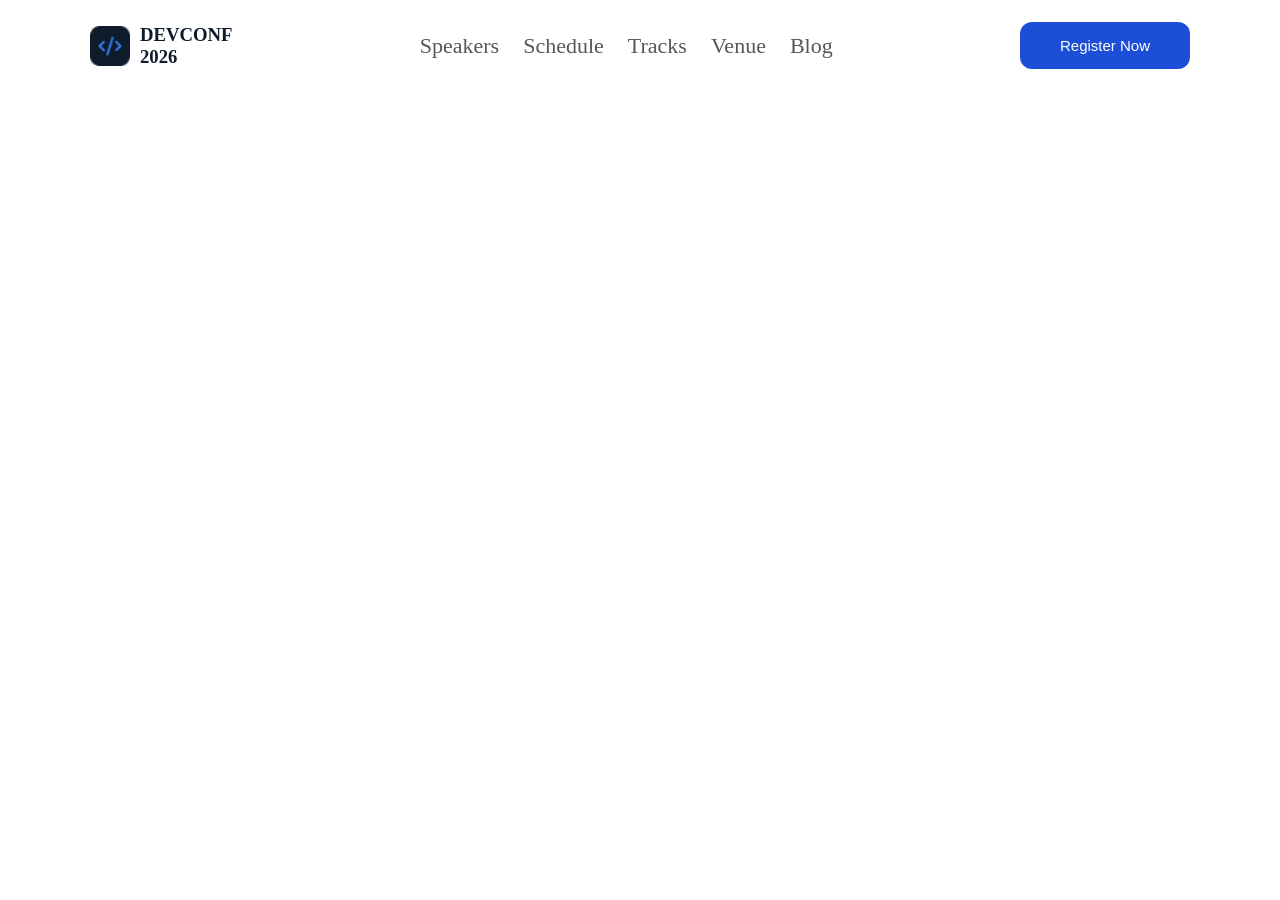
==== B14-A01-DevConf-2026/first-assignment.html @ bc6da5d0 "navber create" ====
<!DOCTYPE html>
<html lang="en">

<head>
    <meta charset="UTF-8">
    <meta name="viewport" content="width=device-width, initial-scale=1.0">
    <title>first-assignment</title>
    <link rel="stylesheet" href="./style.css">
</head>

<body>

    <!-- navber sart -->
    <header class="container">
        <nav class="navbar">
            <div class="nav-logo">
                <img src="./assets/Container.png" alt="footer-logo">
                <h3>DEVCONF <br> 2026</h3>
            </div>

            <div class="nav-menu">
                <ul>
                    <li><a href="">Speakers</a></li>
                    <li><a href="">Schedule</a></li>
                    <li><a href="">Tracks</a></li>
                    <li><a href="">Venue</a></li>
                    <li><a href="">Blog</a></li>
                </ul>
            </div>
            <div >
                <button class="common-button">Register Now</button>
            </div>
        </nav>
    </header>
    <!-- navbar end -->

    <!-- hero section start -->
     <section>
        
     </section>
</body>

</html>
---- B14-A01-DevConf-2026/style.css ----
*{
    margin: 0;
    padding: 0;
}
nav {
    display: flex;
    justify-content: space-between;
    align-items: center;
    padding: 22px 50px;
    background-color: #ffffff;
}
img{
    max-width: 100%;
}
.container {
    max-width: 1200px;
    margin: auto;
}
.navbar {
    display: flex;
    
}
ul {
    display: flex;
    list-style: none;
    gap: 24px;
    
}
ul li a {
    text-decoration: none;
    color: #575757;
    font-size: 22px;
}
.nav-logo {
    display: flex;
    align-items:center;
    gap: 10px;
}
.nav-logo h3 {
    font-size: 25;
    color: #0D1B2A;
}
.nav-logo img {
    width: 40px;
}
.common-button{
    background-color: #1D4ED8;
    padding: 15px 40px;
    font-weight: 1200px;
    font-size: 15px;
    color: #FFFFFF;
    border: none;
    cursor: pointer;
    border-radius: 12px;
}
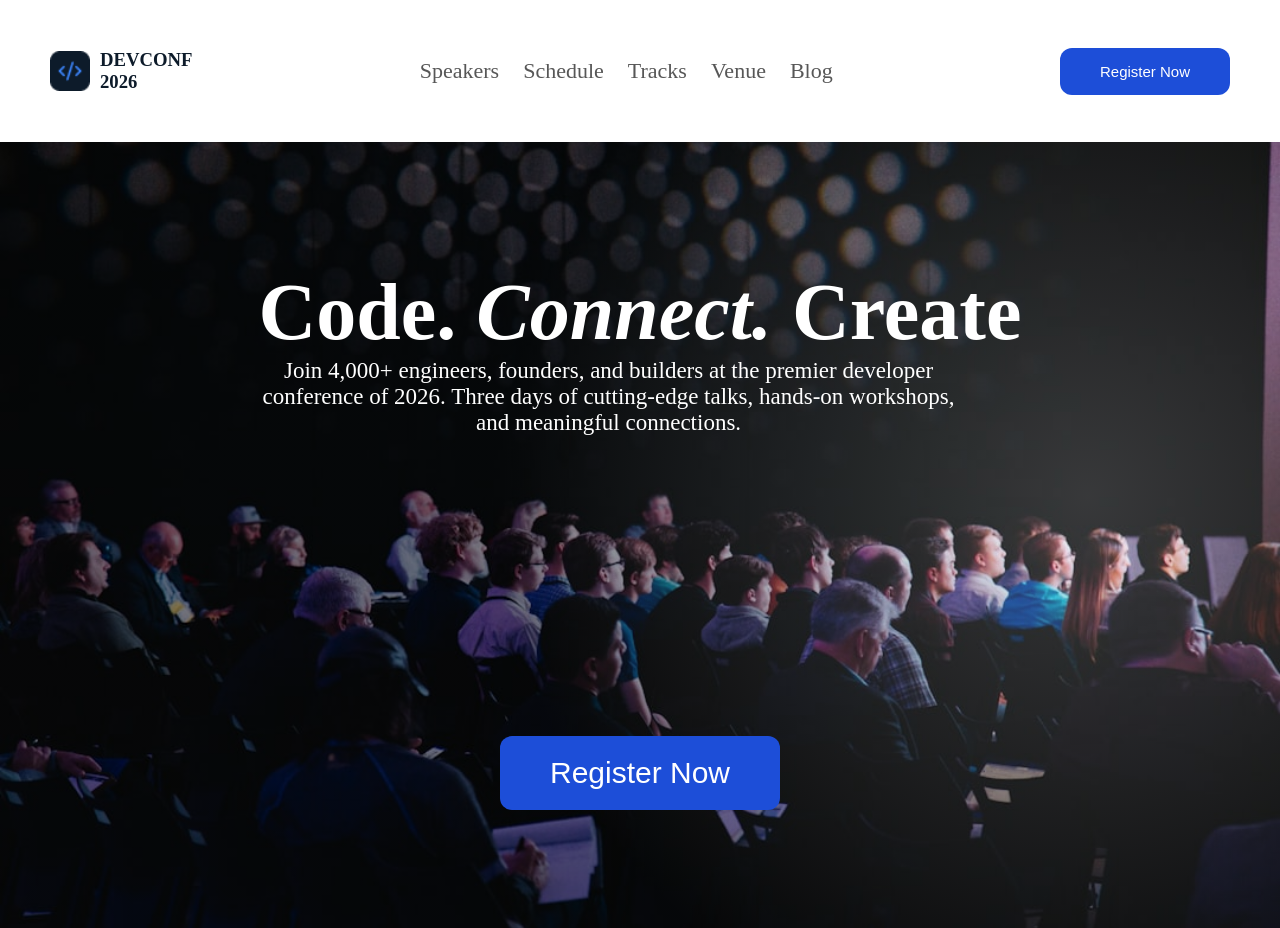
==== commit f5d49290: "hero section create" ====
--- a/B14-A01-DevConf-2026/first-assignment.html
+++ b/B14-A01-DevConf-2026/first-assignment.html
@@ -35,8 +35,17 @@
     <!-- navbar end -->
 
     <!-- hero section start -->
-     <section>
-        
+     <section class="hero-section container">
+         
+         <div class="hero-contant">
+            <h1>Code. <span>Connect.</span> Create</h1>
+            <p>Join 4,000+ engineers, founders, and builders at the 
+                premier developer conference of 2026. Three days of
+                cutting-edge talks, hands-on workshops, and meaningful connections.
+            </p>
+            <button class="common-button">Register Now</button>
+        </div>
+
      </section>
 </body>
 
--- a/B14-A01-DevConf-2026/style.css
+++ b/B14-A01-DevConf-2026/style.css
@@ -14,11 +14,13 @@
     max-width: 100%;
 }
 .container {
-    max-width: 1200px;
+    max-width: 1551px;
     margin: auto;
 }
 .navbar {
     display: flex;
+    /* padding: 1551px; */
+    height: 98px;
     
 }
 ul {
@@ -53,4 +55,43 @@
     border: none;
     cursor: pointer;
     border-radius: 12px;
-}+}
+.hero-section{
+    width: 100%;
+    height: 786px;
+    background-image:
+     radial-gradient(
+         circle at 85% 45%,
+        rgba(255, 255, 255, 0.18) 0% ,
+        rgba(0, 0, 0, 0.50) 50%
+     ),
+      url(./assets/banner.jpg);
+    background-size: cover;
+    background-position: center;
+    background-repeat: no-repeat;
+    display: flex;
+    justify-content:center ;
+    text-align: center;
+    text-align: center;
+    color: #FFFFFF;
+}
+.hero-contant {
+    margin-top: 125px;
+}
+.hero-contant p{
+    font-size: 23px;
+    max-width: 700px;
+    color: #FFFFFF;
+}
+.hero-contant h1 span{
+    font-style:italic;
+}
+.hero-contant h1 {
+    font-size: 80px;
+}
+.hero-contant button {
+    margin-top: 300px;
+    padding: 20px 50px;
+    font-size: 30px;
+}
+
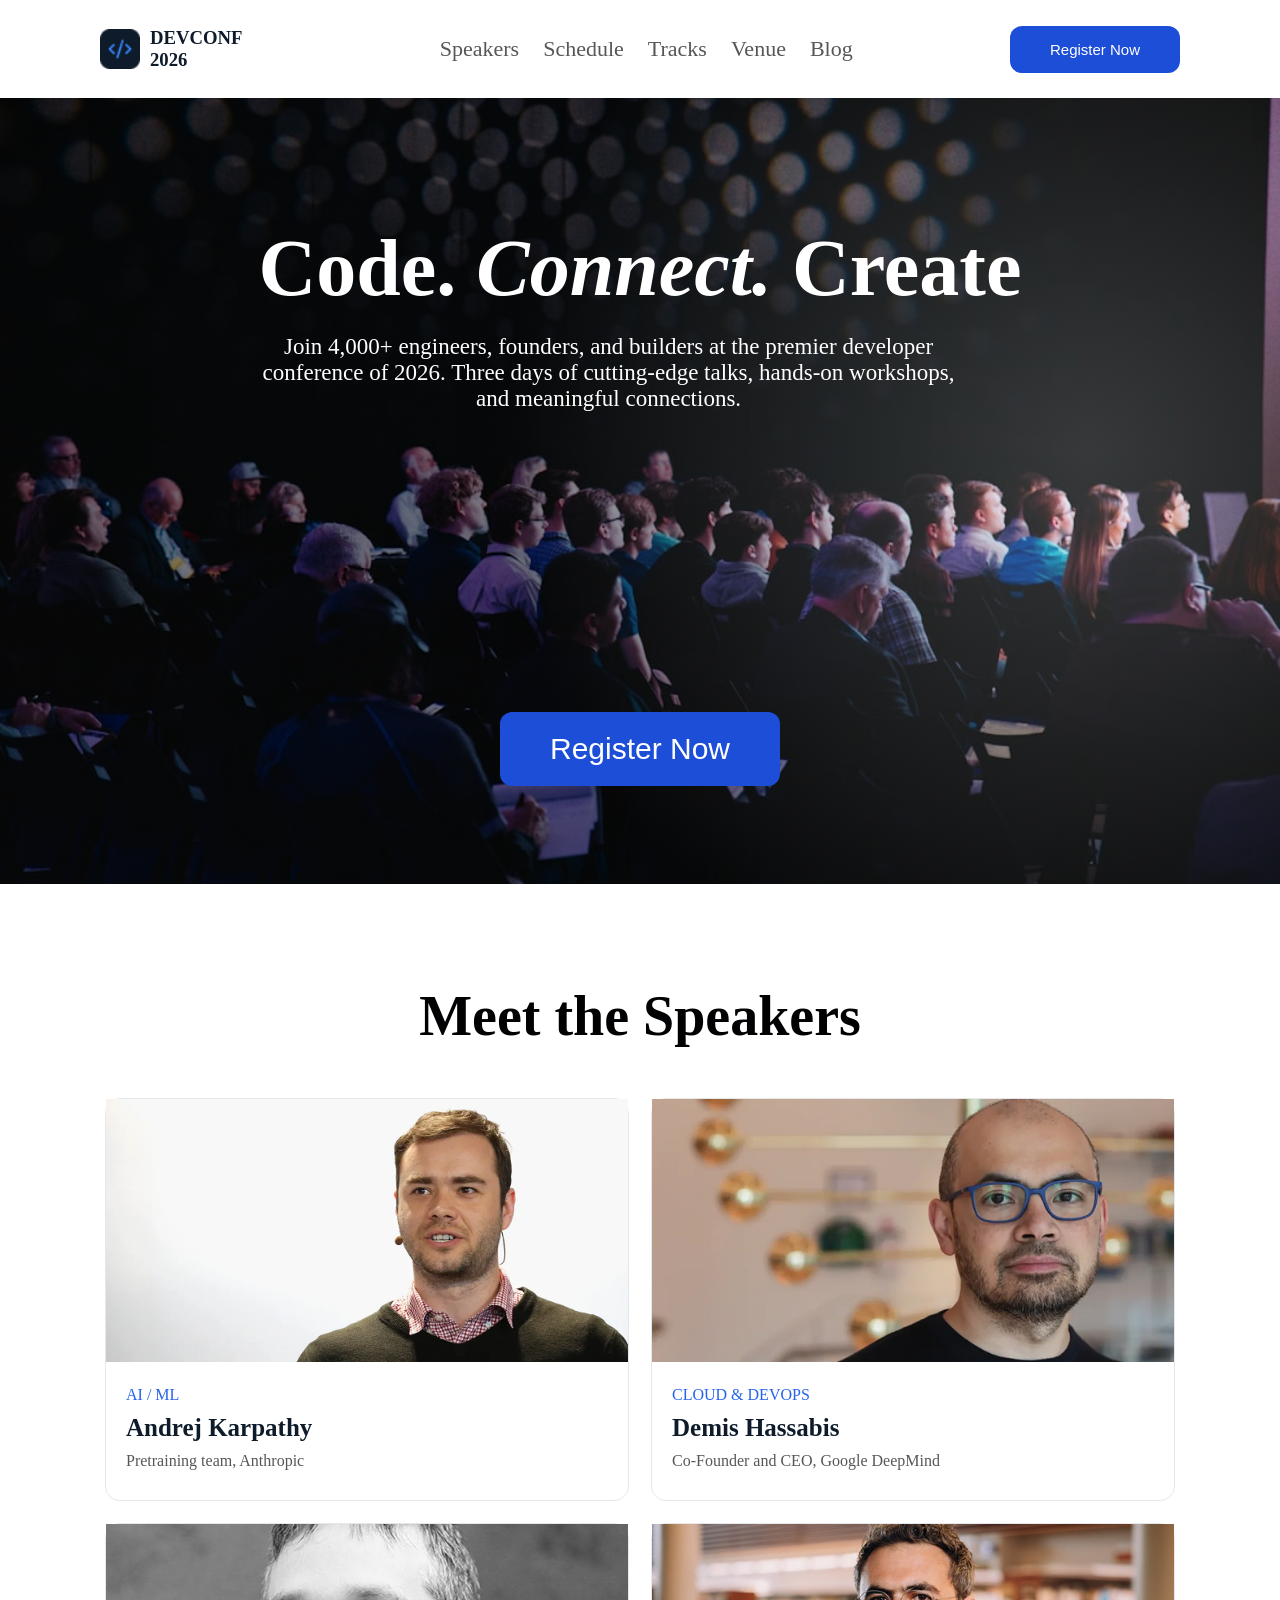
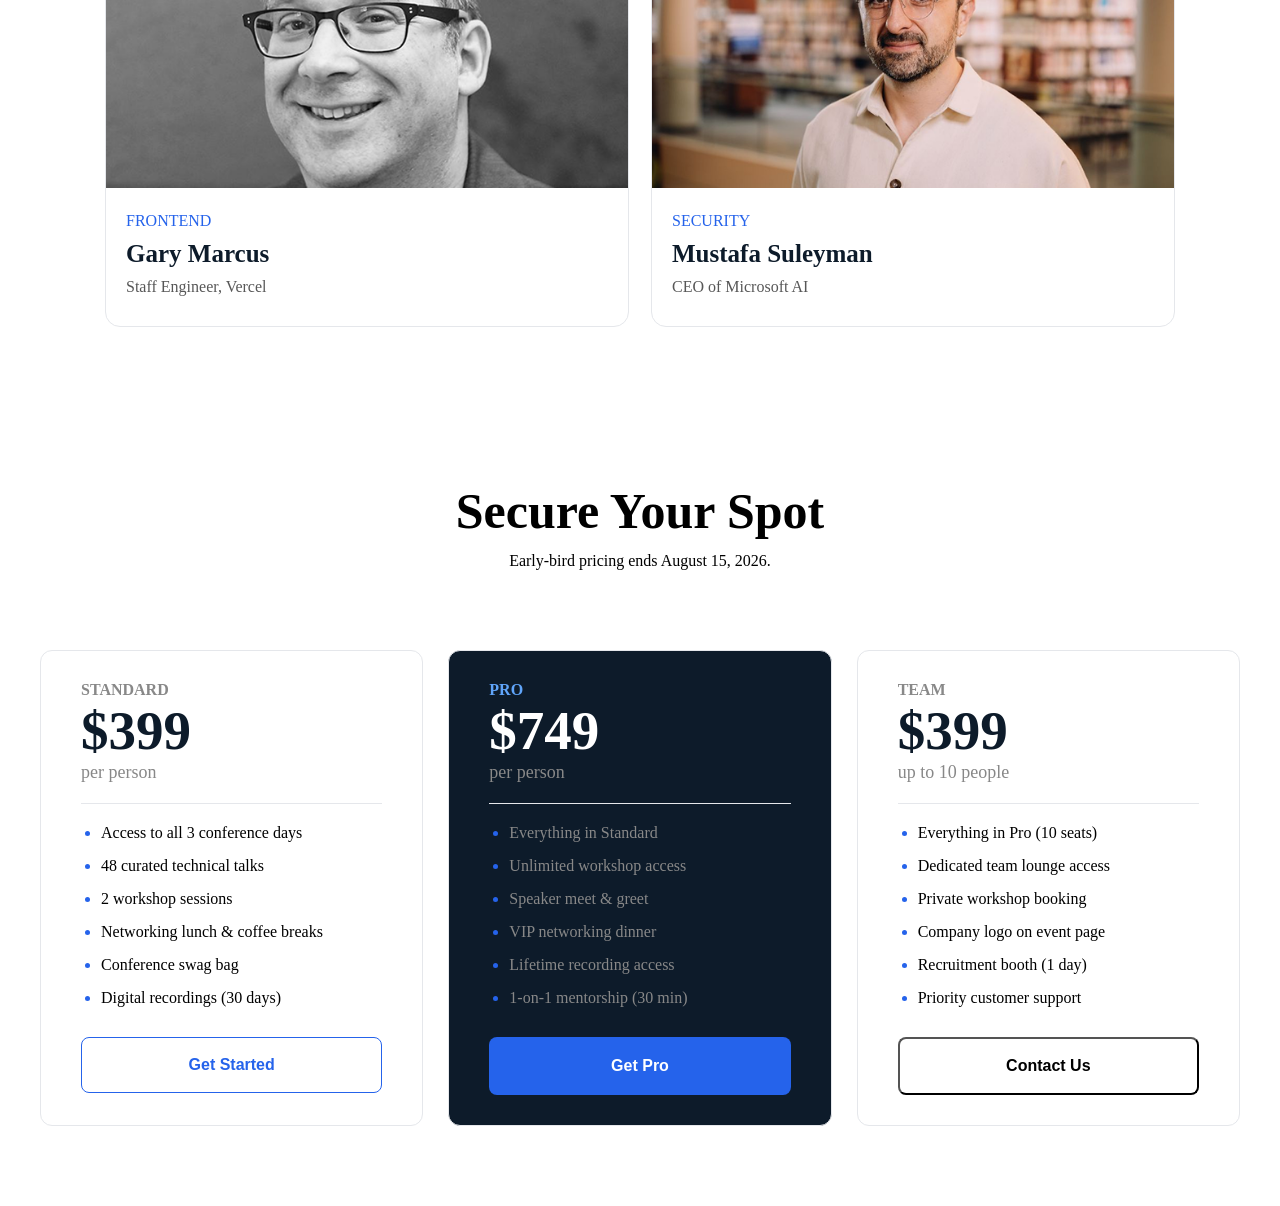
==== commit 4299d702: "created pricing seection and update navbar" ====
--- a/B14-A01-DevConf-2026/first-assignment.html
+++ b/B14-A01-DevConf-2026/first-assignment.html
@@ -17,7 +17,6 @@
                 <img src="./assets/Container.png" alt="footer-logo">
                 <h3>DEVCONF <br> 2026</h3>
             </div>
-
             <div class="nav-menu">
                 <ul>
                     <li><a href="">Speakers</a></li>
@@ -34,6 +33,7 @@
     </header>
     <!-- navbar end -->
 
+
     <!-- hero section start -->
      <section class="hero-section container">
          
@@ -47,6 +47,96 @@
         </div>
 
      </section>
+     <!-- hero section end -->
+
+     <!-- meet the speaker section START-->
+      <section class="container">
+          <h2 class="meet-the-speaker">Meet the Speakers</h2>
+          <div class="speaker-container">
+              <div class="card">
+                <img src="./assets/andrej.png" alt="andrej">
+                <span>AI / ML</span>
+                <h3>Andrej Karpathy</h3>
+                <p>Pretraining team, Anthropic</p>
+              </div>
+              <div class="card">
+                <img src="./assets/demis.png" alt="demis">
+                <span>CLOUD & DEVOPS  </span>
+                <h3>Demis Hassabis</h3>
+                <p>Co-Founder and CEO, Google DeepMind</p>
+              </div>
+              <div class="card">
+                <img src="./assets/gary.png" alt="gray">
+                <span>FRONTEND</span>
+                <h3>Gary Marcus</h3>
+                <p>Staff Engineer, Vercel</p>
+              </div>
+              <div class="card">
+                <img src="./assets/mustafa.png" alt="mustafa">
+                <span>SECURITY</span>
+                <h3>Mustafa Suleyman</h3>
+                <p>CEO of Microsoft AI</p>
+              </div>
+          </div>
+      </section>
+      <!-- MEET THE SPEAKER SECTION END -->
+
+
+      <!-- PRICING SECTION START -->
+      <section class="container">
+           <h2 class="pricing-section-title">Secure Your Spot</h2>
+           <p class="pricing-section-paragraph">Early-bird pricing ends August 15, 2026.</p>
+
+           <div class="pricing-container">
+              <div class="pricing-card">
+                   <h4>STANDARD</h4>
+                   <h2>$399</h2>
+                   <p>per person</p>
+                   <hr>
+                   <ul>
+                    <li>Access to all 3 conference days</li>
+                    <li>48 curated technical talks</li>
+                    <li>2 workshop sessions</li>
+                    <li>Networking lunch & coffee breaks</li>
+                    <li>Conference swag bag</li>
+                    <li>Digital recordings (30 days)</li>
+                   </ul>
+                   <button class="pricing-button-1">Get Started</button>
+              </div>
+              <div class="pricing-card pro-card">
+                   <h4>PRO</h4>
+                   <h2>$749</h2>
+                   <p>per person</p>
+                   <hr>
+                   <ul>
+                    <li>Everything in Standard</li>
+                    <li>Unlimited workshop access</li>
+                    <li>Speaker meet & greet</li>
+                    <li>VIP networking dinner</li>
+                    <li>Lifetime recording access</li>
+                    <li>1-on-1 mentorship (30 min)</li>
+                   </ul>
+                   <button class="pricing-button">Get Pro</button>
+              </div>
+              <div class="pricing-card">
+                   <h4>TEAM</h4>
+                   <h2>$399</h2>
+                   <p>up to 10 people</p>
+                   <hr>
+                   <ul>
+                    <li>Everything in Pro (10 seats)</li>
+                    <li>Dedicated team lounge access</li>
+                    <li>Private workshop booking</li>
+                    <li>Company logo on event page</li>
+                    <li>Recruitment booth (1 day)</li>
+                    <li>Priority customer support</li>
+                   </ul>
+                   <button class="pricing-button-2">Contact Us</button>
+              </div>
+           </div>
+      </section>
+
+      <!-- PRICING SECTION END -->
 </body>
 
 </html>
--- a/B14-A01-DevConf-2026/style.css
+++ b/B14-A01-DevConf-2026/style.css
@@ -1,13 +1,15 @@
 
 *{
     margin: 0;
-    padding: 0;
-}
+}
+
+
+/*NAVBER SECTION START  */
 nav {
     display: flex;
     justify-content: space-between;
     align-items: center;
-    padding: 22px 50px;
+    padding: 22px 80 px;
     background-color: #ffffff;
 }
 img{
@@ -19,11 +21,12 @@
 }
 .navbar {
     display: flex;
-    /* padding: 1551px; */
+    padding-left: 100px;
+    padding-right: 100px;
     height: 98px;
     
 }
-ul {
+.nav-menu ul {
     display: flex;
     list-style: none;
     gap: 24px;
@@ -46,6 +49,7 @@
 .nav-logo img {
     width: 40px;
 }
+/* NAVBER SECTION END */
 .common-button{
     background-color: #1D4ED8;
     padding: 15px 40px;
@@ -56,6 +60,9 @@
     cursor: pointer;
     border-radius: 12px;
 }
+
+
+/* HERO SECTION START */
 .hero-section{
     width: 100%;
     height: 786px;
@@ -79,6 +86,7 @@
     margin-top: 125px;
 }
 .hero-contant p{
+    margin-top: 20px;
     font-size: 23px;
     max-width: 700px;
     color: #FFFFFF;
@@ -94,4 +102,169 @@
     padding: 20px 50px;
     font-size: 30px;
 }
-
+/* HERO SECTION END */
+
+
+/* MEET THE SPEAKER SECTION START*/
+.meet-the-speaker {
+    text-align: center;
+    margin-top: 100px;
+    font-size: 56px;
+    color: #000102;
+}
+
+.card {
+    border: 1px solid #E5E7EB;
+    border-radius: 15px;
+}
+.card span, .card h3, .card p{
+    padding-left: 20px;
+    border-top: 20px;
+}
+.card span {
+    display: flex;
+    margin-top: 20px;
+    margin-bottom: 10px;
+    color: #2563EB;
+    
+}
+.speaker-container {
+    display: grid;
+    grid-template-columns: repeat(2, 1fr);
+    gap: 22px;
+    margin: 50px;
+    padding: 55px;
+    padding-top: 0;
+}
+.speaker-container img {
+    width: 100%;
+    border: none;
+}
+.card h3, .card p{
+    margin-top: 10px;
+}
+.card p{
+    margin-bottom: 30px;
+    color: #575757;
+}
+.card h3 {
+    color: #0D1B2A;
+    font-size: 25px;
+}
+/* MEET THE SPEAKER SECTION END */
+
+
+
+/* PRICING SECTION START */
+.pricing-section-title {
+    margin-top: 100px;
+     text-align: center;
+     font-weight: bold;
+     font-size: 50px;
+}
+.pricing-section-paragraph {
+    text-align: center;
+    margin-top: 12px;
+}
+.pricing-card li::marker {
+    color: #2563EB;
+}
+.pricing-card ul {
+    display: flex;
+    flex-direction: column;
+    gap: 15px;
+}
+.pricing-card h2 {
+    font-weight: bold;
+    font-size: 55px;
+    color: #0D1B2A;
+}
+.pricing-container {
+    display: flex;
+    gap: 25px;
+    max-width: 1200px;
+    margin: 50px auto;
+    padding: 30px;
+}
+.pricing-card {
+    flex: 1;
+    border: 1px solid #E5E7EB;
+    border-radius: 12px;
+    padding: 30px 40px;
+    
+}
+.pricing-card ul {
+    padding-left: 20px;
+    margin-top: 20px;
+}
+.pricing-card h4 {
+    font-weight: bold;
+    color: #888888;
+    text-align: left;
+}
+.pricing-card p {
+    color: #888888;
+    font-size: 18px;
+}
+.pricing-card hr {
+    border: none;
+    border-top: 1px solid #E5E7EB;
+    margin-top: 20px;
+    margin-bottom: 20px;
+    width: 100%;
+}
+.pricing-button{
+    margin-top: 30px;
+     background-color: #2563EB;
+    width: 100%;
+    padding: 20px;
+    font-weight: bold;
+    font-size: 16px;
+    color: #FFFFFF;
+    border: none;
+    cursor: pointer;
+    border-radius: 8px;
+    
+}
+.pricing-button-1 {
+     margin-top: 30px;
+     background-color:  #FFFFFF;
+    width: 100%;
+    border: 1px solid #2563EB;
+    padding: 18px;
+    font-weight: bold;
+    font-size: 16px;
+    color: #2563EB;
+    
+    cursor: pointer;
+    border-radius: 8px;
+}
+.pricing-button-2 {
+     margin-top: 30px;
+     background-color:  #FFFFFF;
+    width: 100%;
+    border: 1px solid 0D1B2A;
+    padding: 18px;
+    font-weight: bold;
+    font-size: 16px;
+    color: 0D1B2A;
+    
+    cursor: pointer;
+    border-radius: 8px;
+}
+.pro-card h2{
+    color: #FFFFFF;
+}
+.pro-card h4 {
+    color: #60A5FA;
+}
+.pro-card li {
+    color: #888888;
+    
+}
+.pro-card {
+    background-color: #0D1B2A;
+
+}
+
+
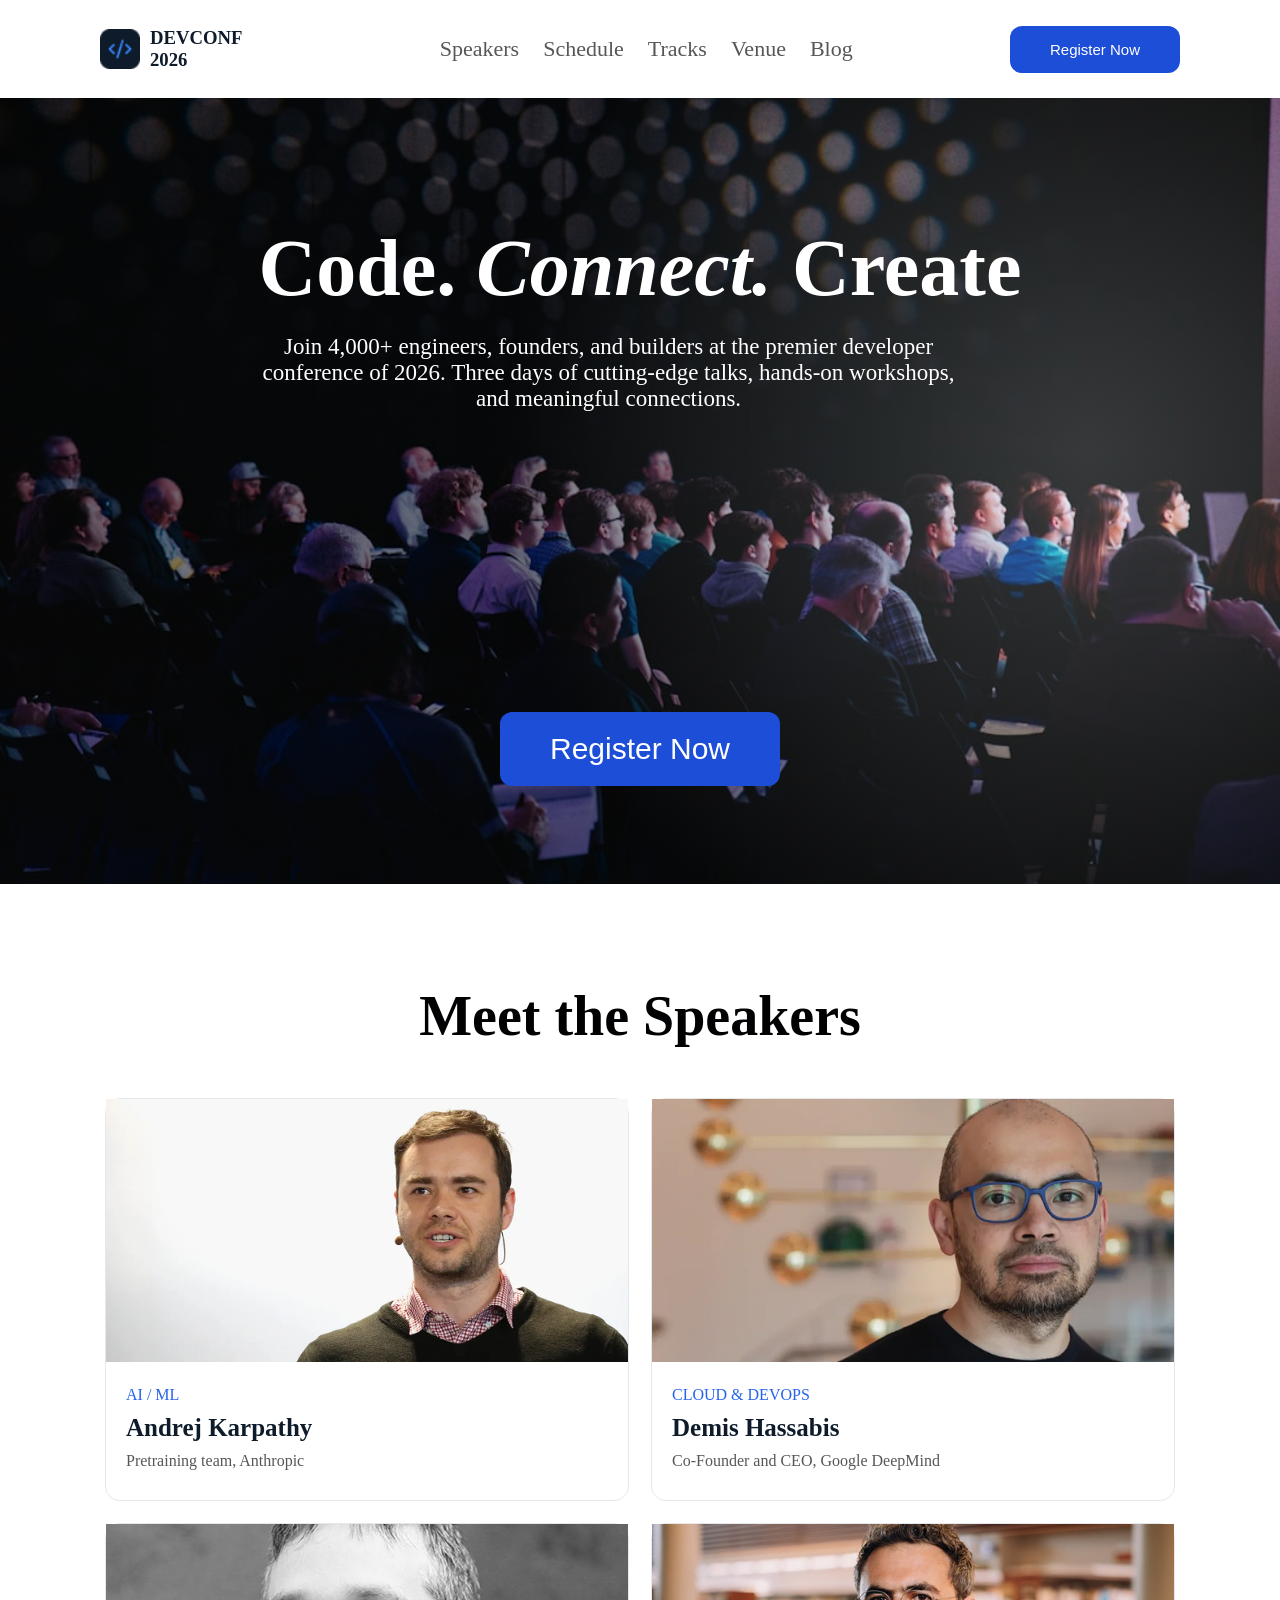
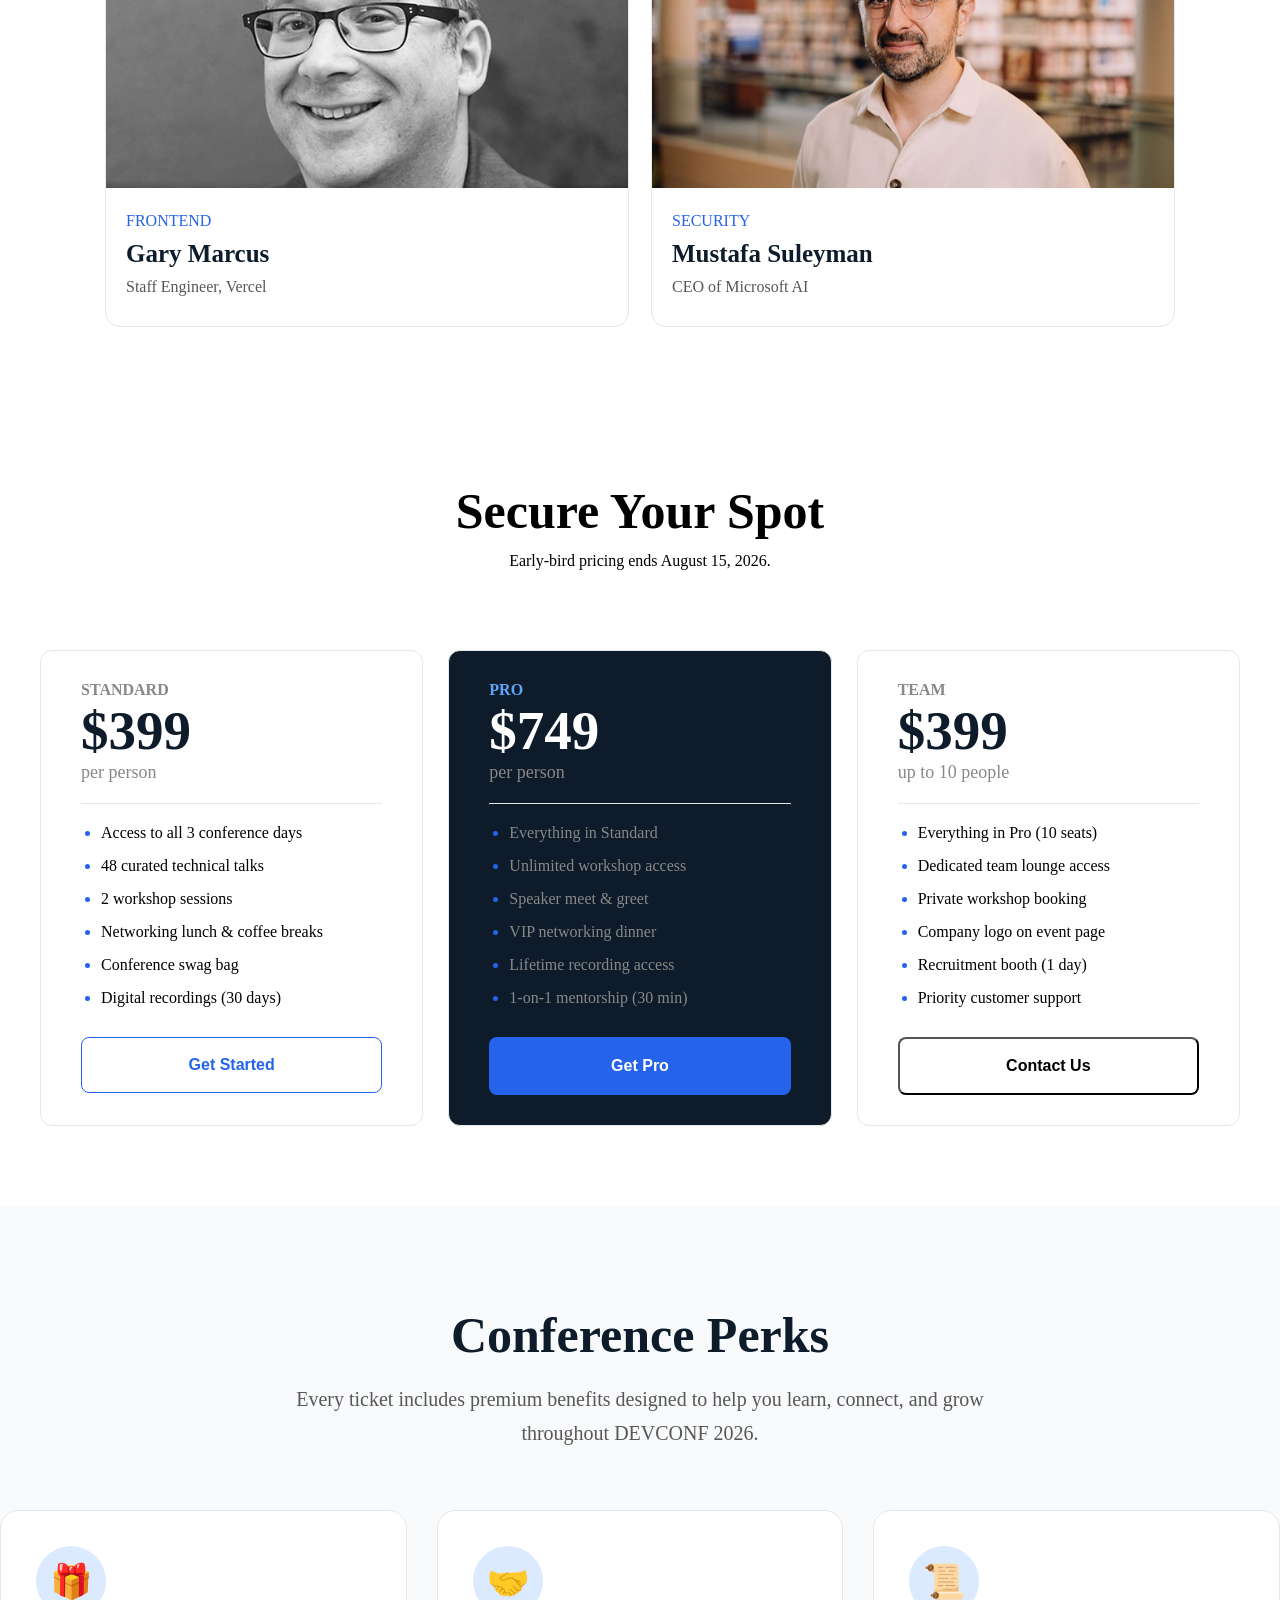
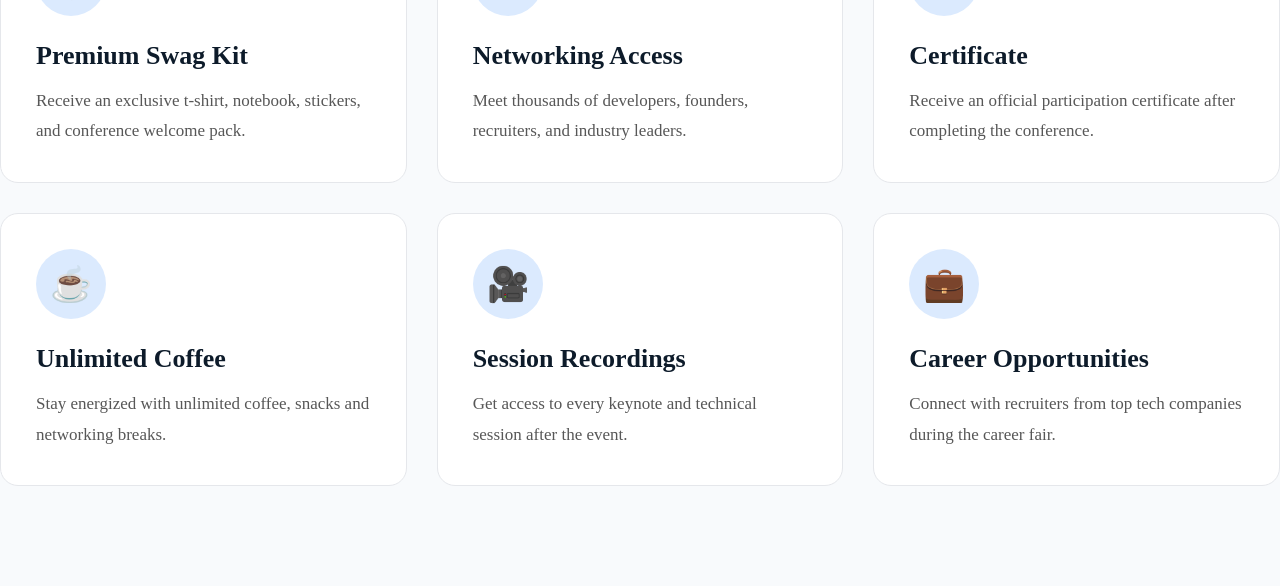
==== commit e4643ac5: "add a new relavante section CONFERENCE PARKS before footer" ====
--- a/B14-A01-DevConf-2026/first-assignment.html
+++ b/B14-A01-DevConf-2026/first-assignment.html
@@ -137,6 +137,81 @@
       </section>
 
       <!-- PRICING SECTION END -->
+
+
+      <!-- CONFERENCE PERKS SECTION START -->
+
+<section class="conference-perks container">
+
+    <div class="perks-header">
+        <h2>Conference Perks</h2>
+        <p>
+            Every ticket includes premium benefits designed to help you learn,
+            connect, and grow throughout DEVCONF 2026.
+        </p>
+    </div>
+
+    <div class="perks-container">
+
+        <div class="perk-card">
+            <div class="perk-icon">🎁</div>
+            <h3>Premium Swag Kit</h3>
+            <p>
+                Receive an exclusive t-shirt, notebook, stickers,
+                and conference welcome pack.
+            </p>
+        </div>
+
+        <div class="perk-card">
+            <div class="perk-icon">🤝</div>
+            <h3>Networking Access</h3>
+            <p>
+                Meet thousands of developers, founders,
+                recruiters, and industry leaders.
+            </p>
+        </div>
+
+        <div class="perk-card">
+            <div class="perk-icon">📜</div>
+            <h3>Certificate</h3>
+            <p>
+                Receive an official participation certificate
+                after completing the conference.
+            </p>
+        </div>
+
+        <div class="perk-card">
+            <div class="perk-icon">☕</div>
+            <h3>Unlimited Coffee</h3>
+            <p>
+                Stay energized with unlimited coffee,
+                snacks and networking breaks.
+            </p>
+        </div>
+
+        <div class="perk-card">
+            <div class="perk-icon">🎥</div>
+            <h3>Session Recordings</h3>
+            <p>
+                Get access to every keynote and technical
+                session after the event.
+            </p>
+        </div>
+
+        <div class="perk-card">
+            <div class="perk-icon">💼</div>
+            <h3>Career Opportunities</h3>
+            <p>
+                Connect with recruiters from top tech
+                companies during the career fair.
+            </p>
+        </div>
+
+    </div>
+
+</section>
+
+<!-- CONFERENCE PERKS SECTION END -->
 </body>
 
 </html>
--- a/B14-A01-DevConf-2026/style.css
+++ b/B14-A01-DevConf-2026/style.css
@@ -268,3 +268,77 @@
 }
 
 
+
+/* CONFERENCE PERKS SECTION*/
+.conference-perks{
+    width: 100%;
+    padding:100px 0;
+    background:#F8FAFC;
+}
+
+.perks-header{
+    text-align:center;
+    margin-bottom:60px;
+}
+
+.perks-header h2{
+    font-size:50px;
+    color:#0D1B2A;
+    margin-bottom:18px;
+}
+
+.perks-header p{
+    max-width:720px;
+    margin:auto;
+    font-size:20px;
+    color:#575757;
+    line-height:1.7;
+}
+
+.perks-container{
+    display:grid;
+    grid-template-columns:repeat(3,1fr);
+    gap:30px;
+}
+
+.perk-card{
+    background:#FFFFFF;
+    border:1px solid #E5E7EB;
+    border-radius:18px;
+    padding:35px;
+    transition:0.35s;
+}
+
+.perk-card:hover{
+    transform:translateY(-10px);
+    box-shadow:0 18px 35px rgba(0,0,0,.08);
+}
+
+.perk-icon{
+    width:70px;
+    height:70px;
+    background:#DBEAFE;
+    color:#2563EB;
+    font-size:34px;
+
+    display:flex;
+    justify-content:center;
+    align-items:center;
+
+    border-radius:50%;
+    margin-bottom:25px;
+}
+
+.perk-card h3{
+    font-size:26px;
+    color:#0D1B2A;
+    margin-bottom:15px;
+}
+
+.perk-card p{
+    color:#575757;
+    line-height:1.8;
+    font-size:17px;
+}
+
+
